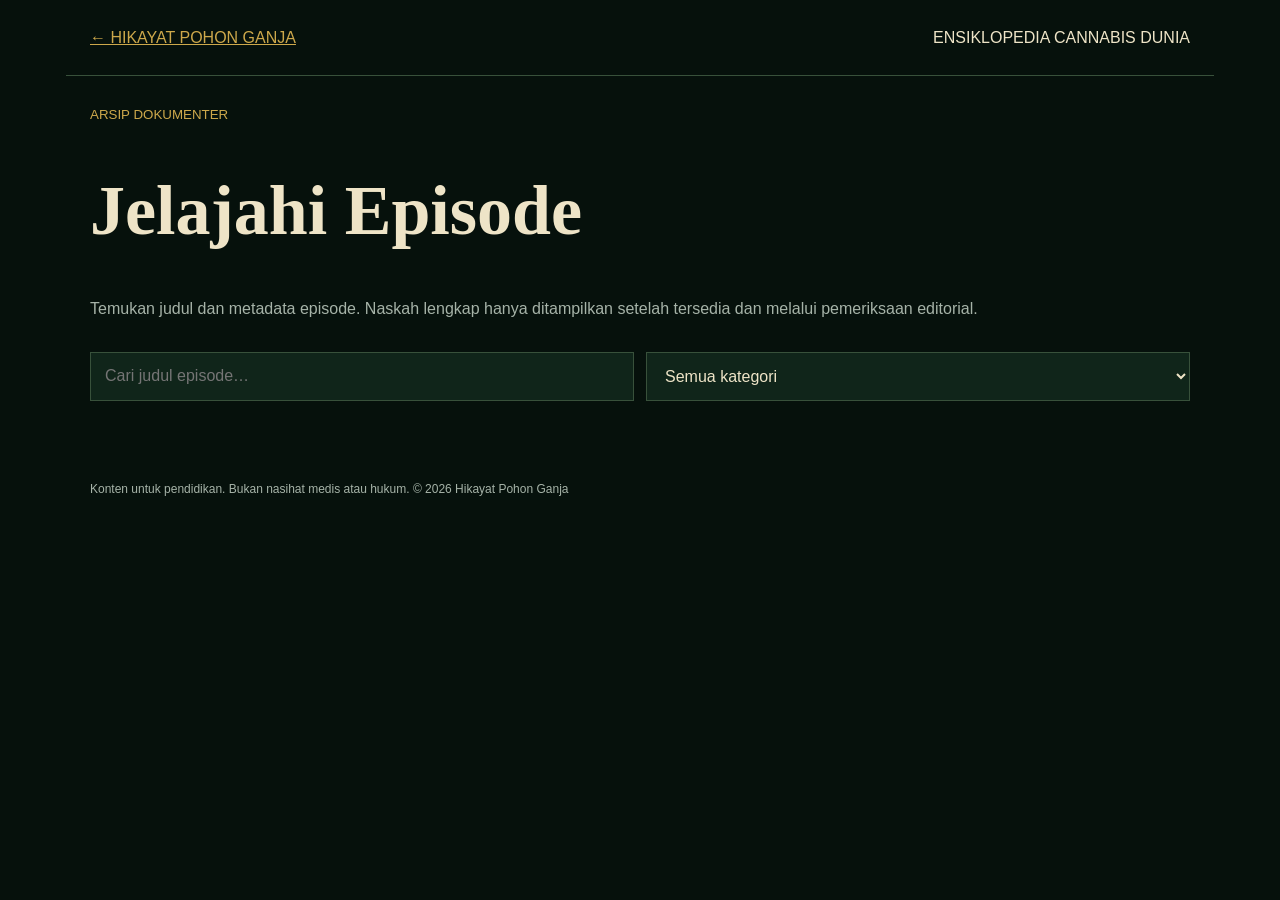
==== arsip.html @ 6c6237cb "Add searchable episode archive and reader scaffold" ====
<!doctype html><html lang="id"><head><meta charset="utf-8"><meta name="viewport" content="width=device-width,initial-scale=1"><meta name="theme-color" content="#06110c"><title>Arsip Episode — Hikayat Pohon Ganja</title><style>body{margin:0;background:#06110c;color:#eee4c7;font:16px/1.7 Arial,sans-serif}header,main,footer{max-width:1100px;margin:auto;padding:24px}header{display:flex;justify-content:space-between;border-bottom:1px solid #38513b}a{color:#cda84b}h1,h2{font-family:Georgia,serif}h1{font-size:clamp(36px,6vw,70px);line-height:1.05}h2{color:#cda84b}.muted{color:#a6b3a8}.tools{display:flex;gap:12px;flex-wrap:wrap;margin:30px 0}input,select{padding:14px;background:#10251a;color:#eee4c7;border:1px solid #38513b;font-size:16px;flex:1;min-width:180px}.grid{display:grid;grid-template-columns:repeat(auto-fit,minmax(240px,1fr));gap:12px}.item{border:1px solid #38513b;background:#0b1b12;padding:22px;text-align:left;color:inherit;cursor:pointer}.item:hover{border-color:#cda84b}.item small{color:#cda84b}.item strong{display:block;font:24px Georgia,serif;margin:15px 0}article{border-top:1px solid #38513b;margin-top:40px;padding-top:30px;max-width:760px}article p{line-height:1.9}article .status{border-left:2px solid #cda84b;padding:14px;background:#10251a}.hidden{display:none}footer{color:#a6b3a8;font-size:12px}@media(max-width:600px){header{display:block}}</style></head><body><header><a href="/">← HIKAYAT POHON GANJA</a><span>ENSIKLOPEDIA CANNABIS DUNIA</span></header><main><small style="color:#cda84b">ARSIP DOKUMENTER</small><h1>Jelajahi Episode</h1><p class="muted">Temukan judul dan metadata episode. Naskah lengkap hanya ditampilkan setelah tersedia dan melalui pemeriksaan editorial.</p><div class="tools"><input id="q" type="search" placeholder="Cari judul episode…" aria-label="Cari episode"><select id="cat" aria-label="Filter kategori"><option value="all">Semua kategori</option><option value="Sejarah">Sejarah</option><option value="Sains">Sains</option></select></div><p id="count" class="muted"></p><div id="grid" class="grid"></div><article id="detail" class="hidden" tabindex="-1"><a href="#grid">← Kembali ke arsip</a><p id="number" style="color:#cda84b"></p><h2 id="title"></h2><p id="category"></p><div class="status"><strong>Status arsip</strong><p>Naskah lengkap dan daftar pustaka episode ini belum tersedia dalam repositori website. Materi tidak akan direka ulang atau diberi label terverifikasi tanpa pemeriksaan sumber.</p></div></article></main><footer>Konten untuk pendidikan. Bukan nasihat medis atau hukum. © 2026 Hikayat Pohon Ganja</footer><script src="episodes.js"></script></body></html>
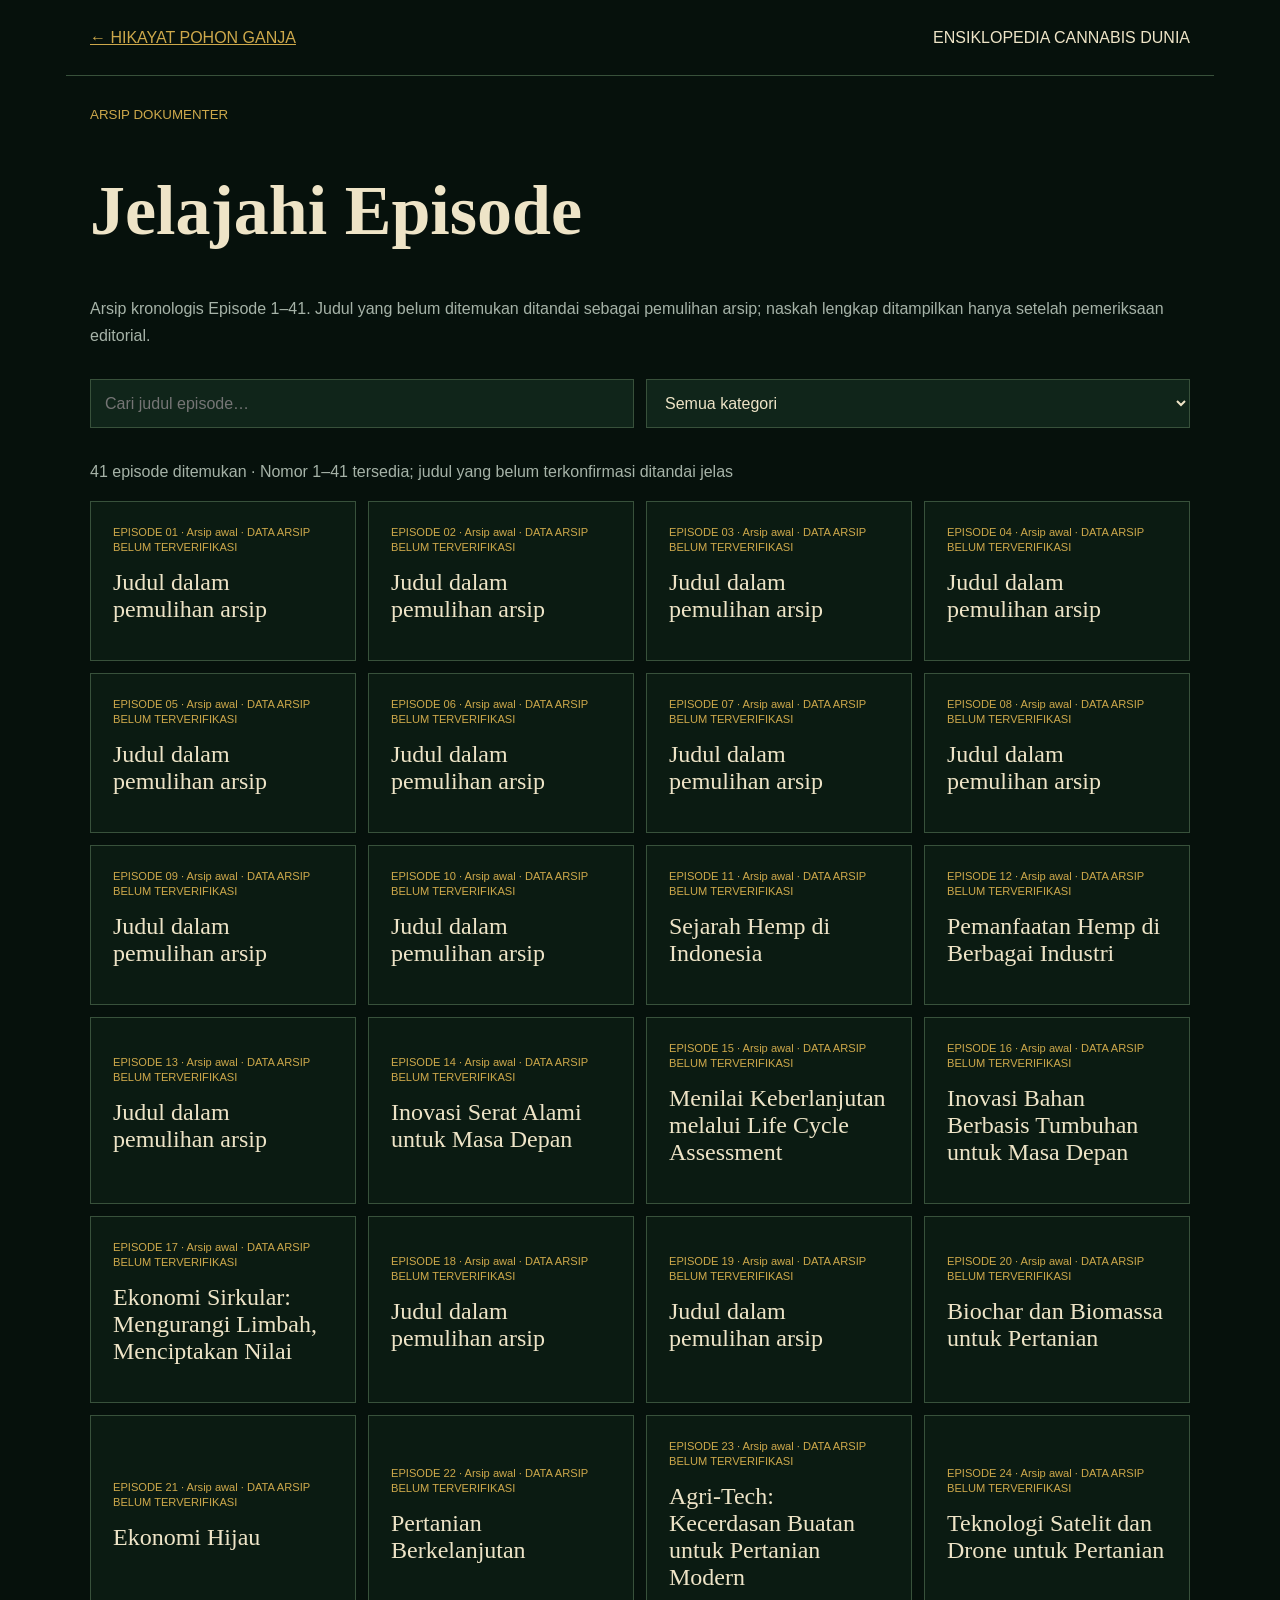
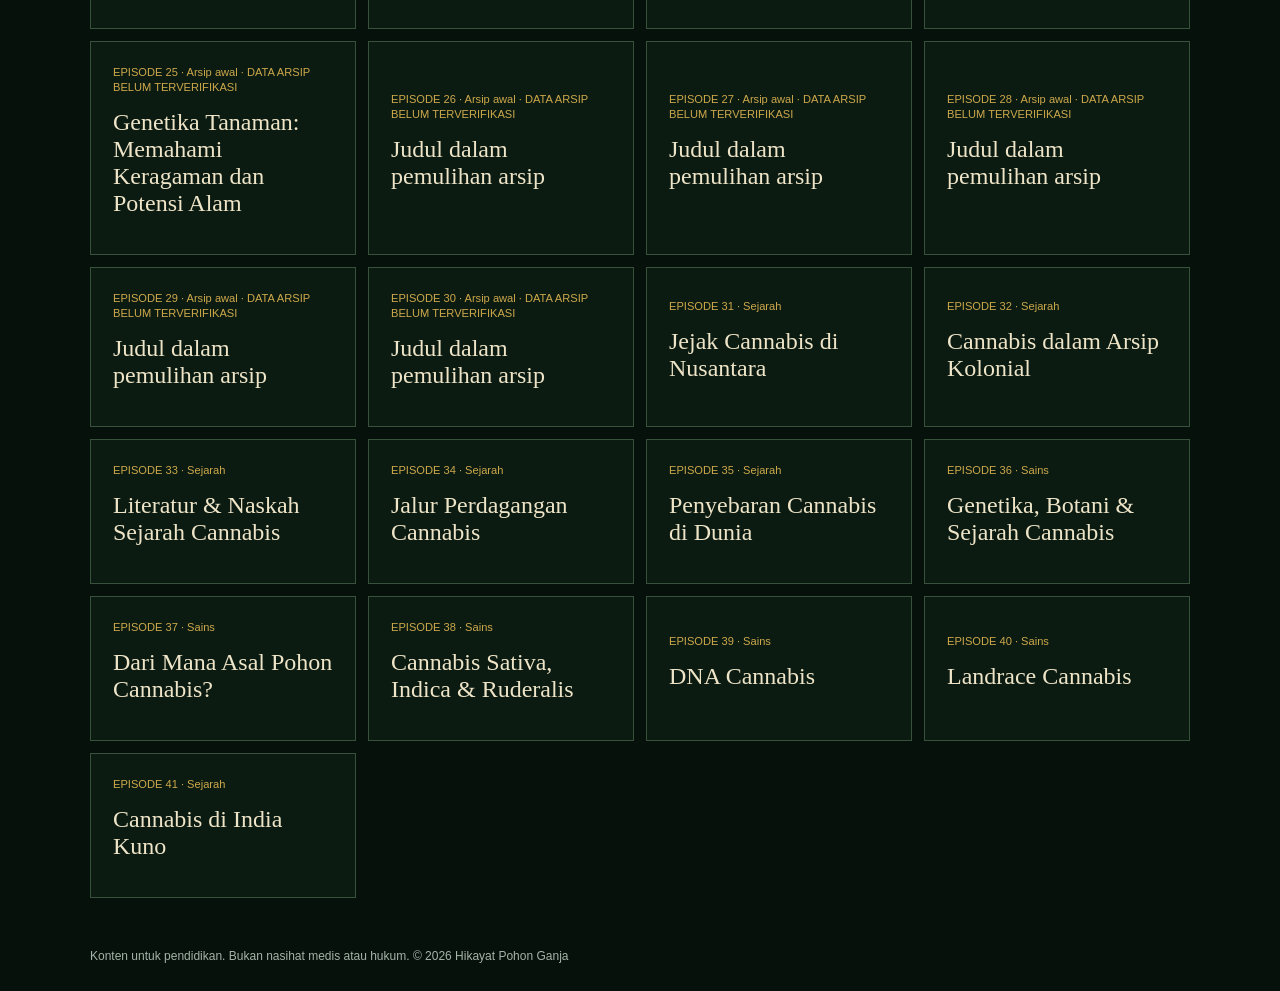
==== commit 20e01a60: "Clarify full chronological index and archival recovery status" ====
--- a/arsip.html
+++ b/arsip.html
@@ -1 +1 @@
-<!doctype html><html lang="id"><head><meta charset="utf-8"><meta name="viewport" content="width=device-width,initial-scale=1"><meta name="theme-color" content="#06110c"><title>Arsip Episode — Hikayat Pohon Ganja</title><style>body{margin:0;background:#06110c;color:#eee4c7;font:16px/1.7 Arial,sans-serif}header,main,footer{max-width:1100px;margin:auto;padding:24px}header{display:flex;justify-content:space-between;border-bottom:1px solid #38513b}a{color:#cda84b}h1,h2{font-family:Georgia,serif}h1{font-size:clamp(36px,6vw,70px);line-height:1.05}h2{color:#cda84b}.muted{color:#a6b3a8}.tools{display:flex;gap:12px;flex-wrap:wrap;margin:30px 0}input,select{padding:14px;background:#10251a;color:#eee4c7;border:1px solid #38513b;font-size:16px;flex:1;min-width:180px}.grid{display:grid;grid-template-columns:repeat(auto-fit,minmax(240px,1fr));gap:12px}.item{border:1px solid #38513b;background:#0b1b12;padding:22px;text-align:left;color:inherit;cursor:pointer}.item:hover{border-color:#cda84b}.item small{color:#cda84b}.item strong{display:block;font:24px Georgia,serif;margin:15px 0}article{border-top:1px solid #38513b;margin-top:40px;padding-top:30px;max-width:760px}article p{line-height:1.9}article .status{border-left:2px solid #cda84b;padding:14px;background:#10251a}.hidden{display:none}footer{color:#a6b3a8;font-size:12px}@media(max-width:600px){header{display:block}}</style></head><body><header><a href="/">← HIKAYAT POHON GANJA</a><span>ENSIKLOPEDIA CANNABIS DUNIA</span></header><main><small style="color:#cda84b">ARSIP DOKUMENTER</small><h1>Jelajahi Episode</h1><p class="muted">Temukan judul dan metadata episode. Naskah lengkap hanya ditampilkan setelah tersedia dan melalui pemeriksaan editorial.</p><div class="tools"><input id="q" type="search" placeholder="Cari judul episode…" aria-label="Cari episode"><select id="cat" aria-label="Filter kategori"><option value="all">Semua kategori</option><option value="Sejarah">Sejarah</option><option value="Sains">Sains</option></select></div><p id="count" class="muted"></p><div id="grid" class="grid"></div><article id="detail" class="hidden" tabindex="-1"><a href="#grid">← Kembali ke arsip</a><p id="number" style="color:#cda84b"></p><h2 id="title"></h2><p id="category"></p><div class="status"><strong>Status arsip</strong><p>Naskah lengkap dan daftar pustaka episode ini belum tersedia dalam repositori website. Materi tidak akan direka ulang atau diberi label terverifikasi tanpa pemeriksaan sumber.</p></div></article></main><footer>Konten untuk pendidikan. Bukan nasihat medis atau hukum. © 2026 Hikayat Pohon Ganja</footer><script src="episodes.js"></script></body></html>+<!doctype html><html lang="id"><head><meta charset="utf-8"><meta name="viewport" content="width=device-width,initial-scale=1"><meta name="theme-color" content="#06110c"><title>Arsip Episode — Hikayat Pohon Ganja</title><style>body{margin:0;background:#06110c;color:#eee4c7;font:16px/1.7 Arial,sans-serif}header,main,footer{max-width:1100px;margin:auto;padding:24px}header{display:flex;justify-content:space-between;border-bottom:1px solid #38513b}a{color:#cda84b}h1,h2{font-family:Georgia,serif}h1{font-size:clamp(36px,6vw,70px);line-height:1.05}h2{color:#cda84b}.muted{color:#a6b3a8}.tools{display:flex;gap:12px;flex-wrap:wrap;margin:30px 0}input,select{padding:14px;background:#10251a;color:#eee4c7;border:1px solid #38513b;font-size:16px;flex:1;min-width:180px}.grid{display:grid;grid-template-columns:repeat(auto-fit,minmax(240px,1fr));gap:12px}.item{border:1px solid #38513b;background:#0b1b12;padding:22px;text-align:left;color:inherit;cursor:pointer}.item:hover{border-color:#cda84b}.item small{color:#cda84b}.item strong{display:block;font:24px Georgia,serif;margin:15px 0}article{border-top:1px solid #38513b;margin-top:40px;padding-top:30px;max-width:760px}article p{line-height:1.9}article .status{border-left:2px solid #cda84b;padding:14px;background:#10251a}.hidden{display:none}footer{color:#a6b3a8;font-size:12px}@media(max-width:600px){header{display:block}}</style></head><body><header><a href="/">← HIKAYAT POHON GANJA</a><span>ENSIKLOPEDIA CANNABIS DUNIA</span></header><main><small style="color:#cda84b">ARSIP DOKUMENTER</small><h1>Jelajahi Episode</h1><p class="muted">Arsip kronologis Episode 1–41. Judul yang belum ditemukan ditandai sebagai pemulihan arsip; naskah lengkap ditampilkan hanya setelah pemeriksaan editorial.</p><div class="tools"><input id="q" type="search" placeholder="Cari judul episode…" aria-label="Cari episode"><select id="cat" aria-label="Filter kategori"><option value="all">Semua kategori</option><option value="Arsip awal">Episode 1–30</option><option value="Sejarah">Sejarah</option><option value="Sains">Sains</option></select></div><p id="count" class="muted"></p><div id="grid" class="grid"></div><article id="detail" class="hidden" tabindex="-1"><a href="#grid">← Kembali ke arsip</a><p id="number" style="color:#cda84b"></p><h2 id="title"></h2><p id="category"></p><div class="status"><strong>Status arsip</strong><p>Naskah lengkap dan daftar pustaka episode ini belum tersedia dalam repositori website. Materi tidak akan direka ulang atau diberi label terverifikasi tanpa pemeriksaan sumber.</p></div></article></main><footer>Konten untuk pendidikan. Bukan nasihat medis atau hukum. © 2026 Hikayat Pohon Ganja</footer><script src="episodes.js"></script></body></html>
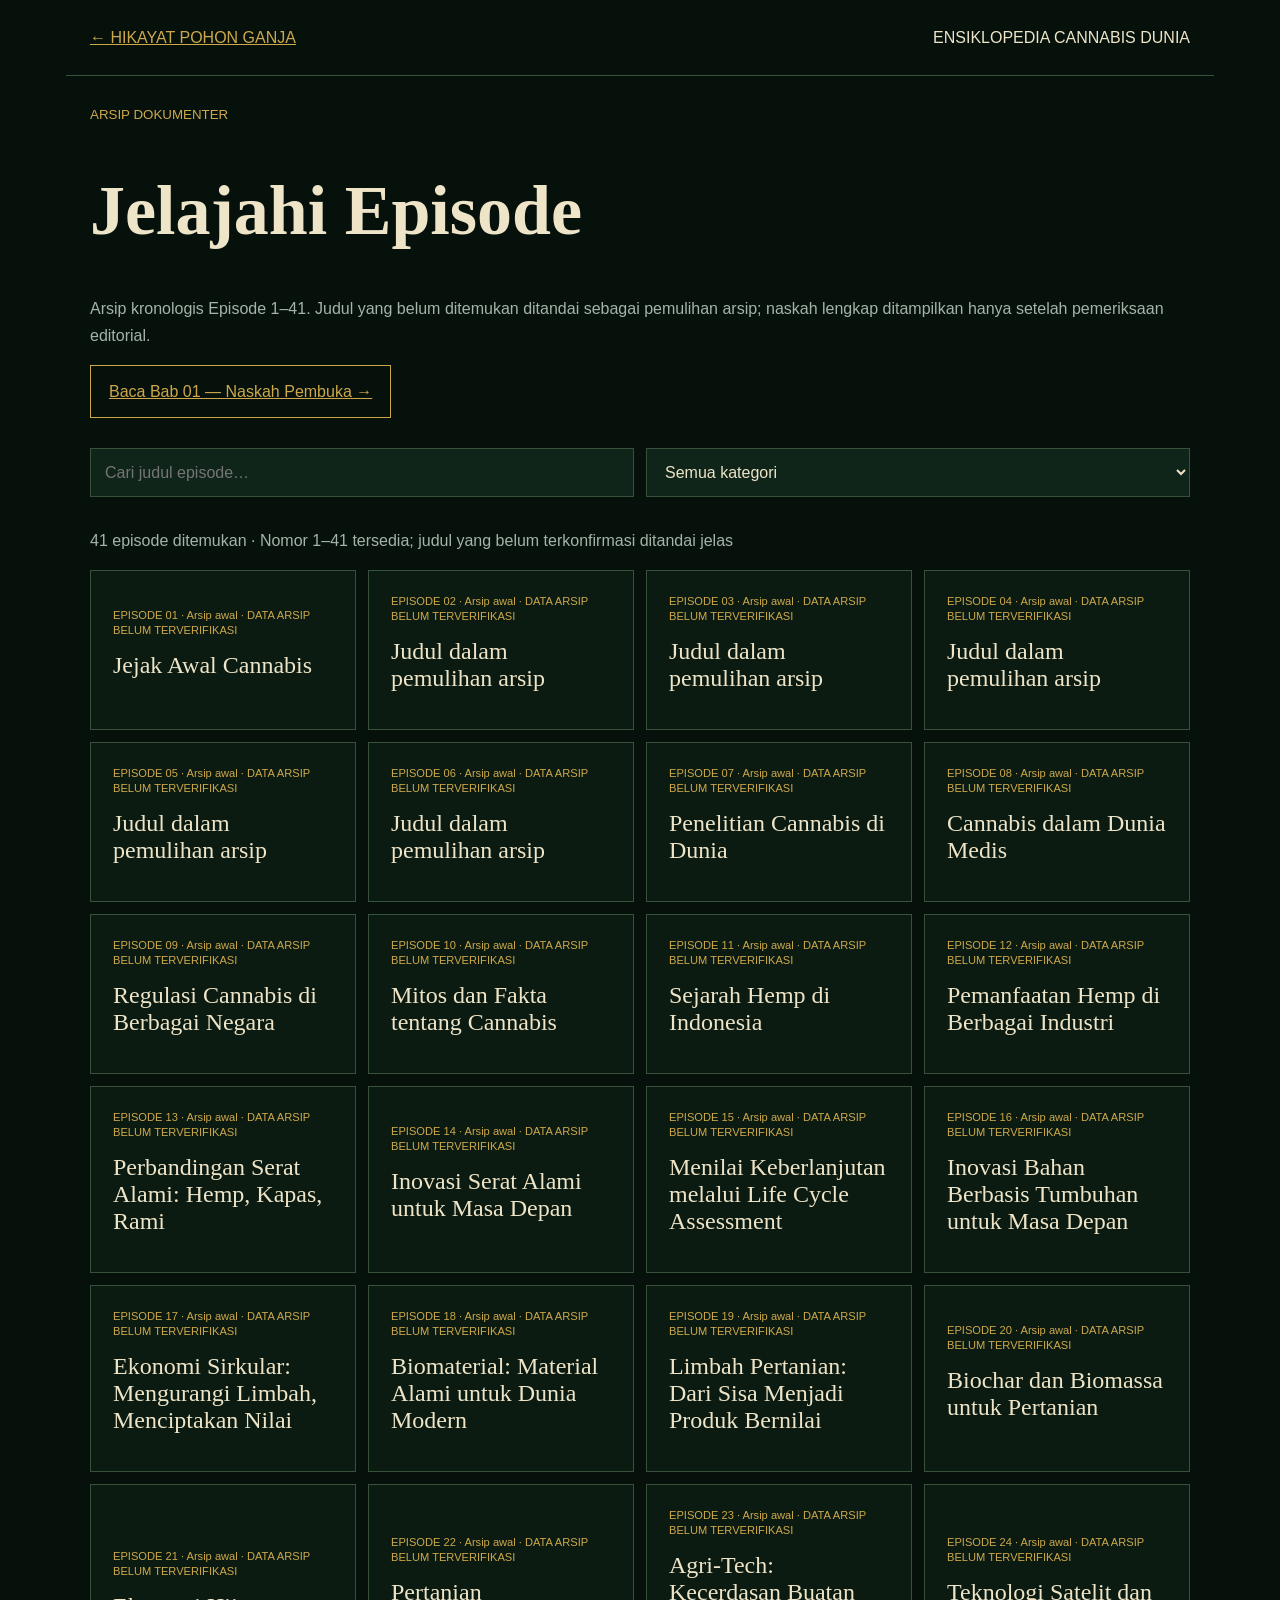
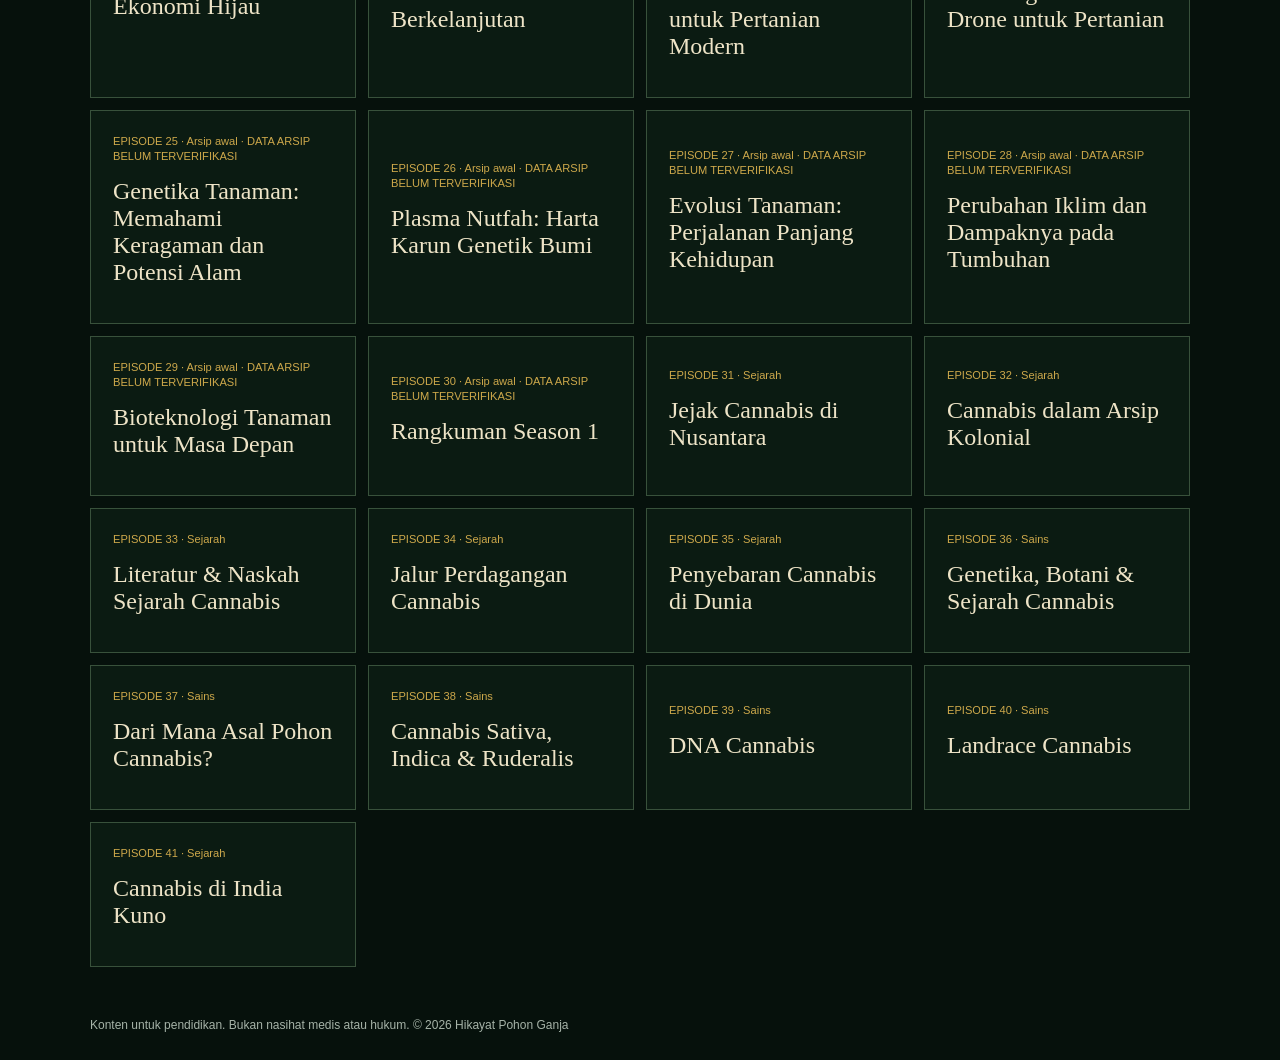
==== commit 48a300fd: "Link archive to actual chapter reading page" ====
--- a/arsip.html
+++ b/arsip.html
@@ -1 +1 @@
-<!doctype html><html lang="id"><head><meta charset="utf-8"><meta name="viewport" content="width=device-width,initial-scale=1"><meta name="theme-color" content="#06110c"><title>Arsip Episode — Hikayat Pohon Ganja</title><style>body{margin:0;background:#06110c;color:#eee4c7;font:16px/1.7 Arial,sans-serif}header,main,footer{max-width:1100px;margin:auto;padding:24px}header{display:flex;justify-content:space-between;border-bottom:1px solid #38513b}a{color:#cda84b}h1,h2{font-family:Georgia,serif}h1{font-size:clamp(36px,6vw,70px);line-height:1.05}h2{color:#cda84b}.muted{color:#a6b3a8}.tools{display:flex;gap:12px;flex-wrap:wrap;margin:30px 0}input,select{padding:14px;background:#10251a;color:#eee4c7;border:1px solid #38513b;font-size:16px;flex:1;min-width:180px}.grid{display:grid;grid-template-columns:repeat(auto-fit,minmax(240px,1fr));gap:12px}.item{border:1px solid #38513b;background:#0b1b12;padding:22px;text-align:left;color:inherit;cursor:pointer}.item:hover{border-color:#cda84b}.item small{color:#cda84b}.item strong{display:block;font:24px Georgia,serif;margin:15px 0}article{border-top:1px solid #38513b;margin-top:40px;padding-top:30px;max-width:760px}article p{line-height:1.9}article .status{border-left:2px solid #cda84b;padding:14px;background:#10251a}.hidden{display:none}footer{color:#a6b3a8;font-size:12px}@media(max-width:600px){header{display:block}}</style></head><body><header><a href="/">← HIKAYAT POHON GANJA</a><span>ENSIKLOPEDIA CANNABIS DUNIA</span></header><main><small style="color:#cda84b">ARSIP DOKUMENTER</small><h1>Jelajahi Episode</h1><p class="muted">Arsip kronologis Episode 1–41. Judul yang belum ditemukan ditandai sebagai pemulihan arsip; naskah lengkap ditampilkan hanya setelah pemeriksaan editorial.</p><div class="tools"><input id="q" type="search" placeholder="Cari judul episode…" aria-label="Cari episode"><select id="cat" aria-label="Filter kategori"><option value="all">Semua kategori</option><option value="Arsip awal">Episode 1–30</option><option value="Sejarah">Sejarah</option><option value="Sains">Sains</option></select></div><p id="count" class="muted"></p><div id="grid" class="grid"></div><article id="detail" class="hidden" tabindex="-1"><a href="#grid">← Kembali ke arsip</a><p id="number" style="color:#cda84b"></p><h2 id="title"></h2><p id="category"></p><div class="status"><strong>Status arsip</strong><p>Naskah lengkap dan daftar pustaka episode ini belum tersedia dalam repositori website. Materi tidak akan direka ulang atau diberi label terverifikasi tanpa pemeriksaan sumber.</p></div></article></main><footer>Konten untuk pendidikan. Bukan nasihat medis atau hukum. © 2026 Hikayat Pohon Ganja</footer><script src="episodes.js"></script></body></html>+<!doctype html><html lang="id"><head><meta charset="utf-8"><meta name="viewport" content="width=device-width,initial-scale=1"><meta name="theme-color" content="#06110c"><title>Arsip Episode — Hikayat Pohon Ganja</title><style>body{margin:0;background:#06110c;color:#eee4c7;font:16px/1.7 Arial,sans-serif}header,main,footer{max-width:1100px;margin:auto;padding:24px}header{display:flex;justify-content:space-between;border-bottom:1px solid #38513b}a{color:#cda84b}h1,h2{font-family:Georgia,serif}h1{font-size:clamp(36px,6vw,70px);line-height:1.05}h2{color:#cda84b}.muted{color:#a6b3a8}.tools{display:flex;gap:12px;flex-wrap:wrap;margin:30px 0}input,select{padding:14px;background:#10251a;color:#eee4c7;border:1px solid #38513b;font-size:16px;flex:1;min-width:180px}.grid{display:grid;grid-template-columns:repeat(auto-fit,minmax(240px,1fr));gap:12px}.item{border:1px solid #38513b;background:#0b1b12;padding:22px;text-align:left;color:inherit;cursor:pointer}.item:hover{border-color:#cda84b}.item small{color:#cda84b}.item strong{display:block;font:24px Georgia,serif;margin:15px 0}article{border-top:1px solid #38513b;margin-top:40px;padding-top:30px;max-width:760px}article p{line-height:1.9}article .status{border-left:2px solid #cda84b;padding:14px;background:#10251a}.hidden{display:none}footer{color:#a6b3a8;font-size:12px}@media(max-width:600px){header{display:block}}</style></head><body><header><a href="/">← HIKAYAT POHON GANJA</a><span>ENSIKLOPEDIA CANNABIS DUNIA</span></header><main><small style="color:#cda84b">ARSIP DOKUMENTER</small><h1>Jelajahi Episode</h1><p class="muted">Arsip kronologis Episode 1–41. Judul yang belum ditemukan ditandai sebagai pemulihan arsip; naskah lengkap ditampilkan hanya setelah pemeriksaan editorial.</p><p><a href="/bab-01.html" style="display:inline-block;border:1px solid #cda84b;padding:12px 18px">Baca Bab 01 — Naskah Pembuka →</a></p><div class="tools"><input id="q" type="search" placeholder="Cari judul episode…" aria-label="Cari episode"><select id="cat" aria-label="Filter kategori"><option value="all">Semua kategori</option><option value="Arsip awal">Episode 1–30</option><option value="Sejarah">Sejarah</option><option value="Sains">Sains</option></select></div><p id="count" class="muted"></p><div id="grid" class="grid"></div><article id="detail" class="hidden" tabindex="-1"><a href="#grid">← Kembali ke arsip</a><p id="number" style="color:#cda84b"></p><h2 id="title"></h2><p id="category"></p><div class="status"><strong>Status arsip</strong><p>Naskah lengkap dan daftar pustaka episode ini belum tersedia dalam repositori website. Materi tidak akan direka ulang atau diberi label terverifikasi tanpa pemeriksaan sumber.</p></div></article></main><footer>Konten untuk pendidikan. Bukan nasihat medis atau hukum. © 2026 Hikayat Pohon Ganja</footer><script src="episodes.js"></script></body></html>
